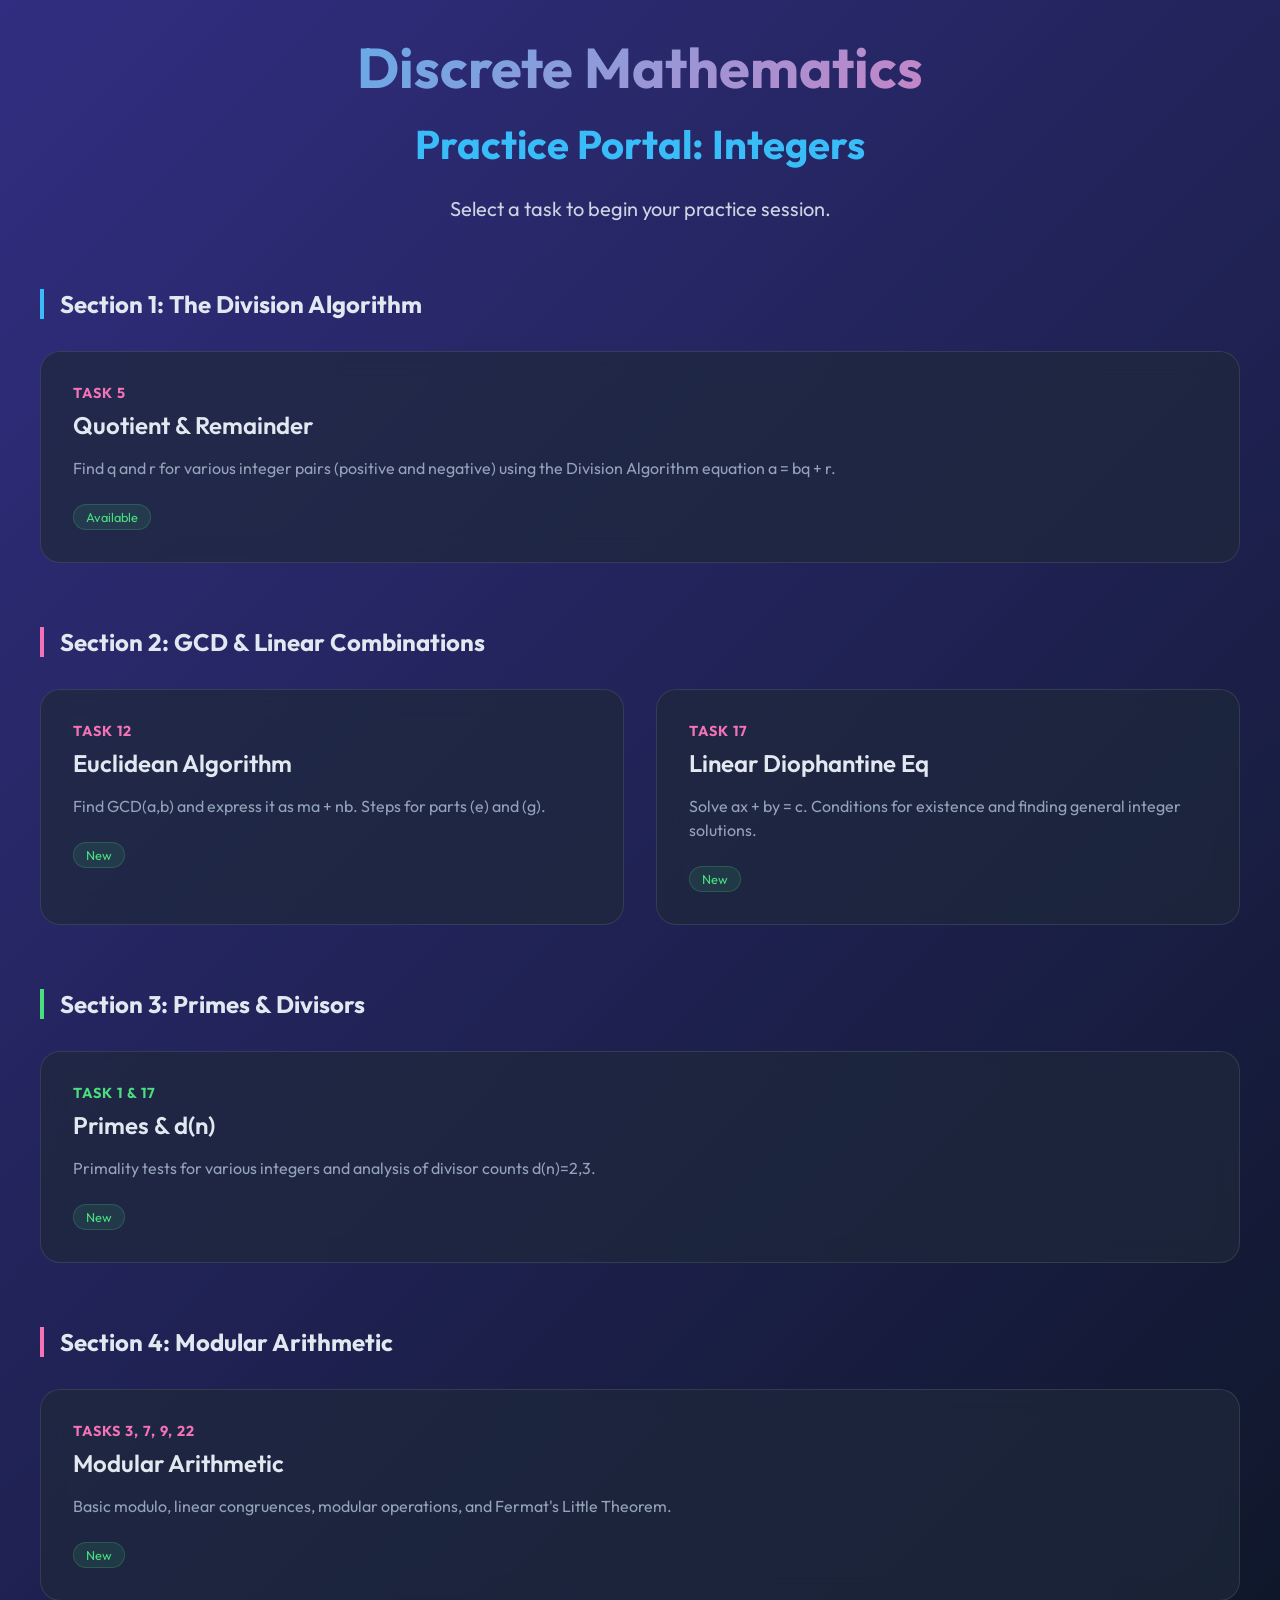
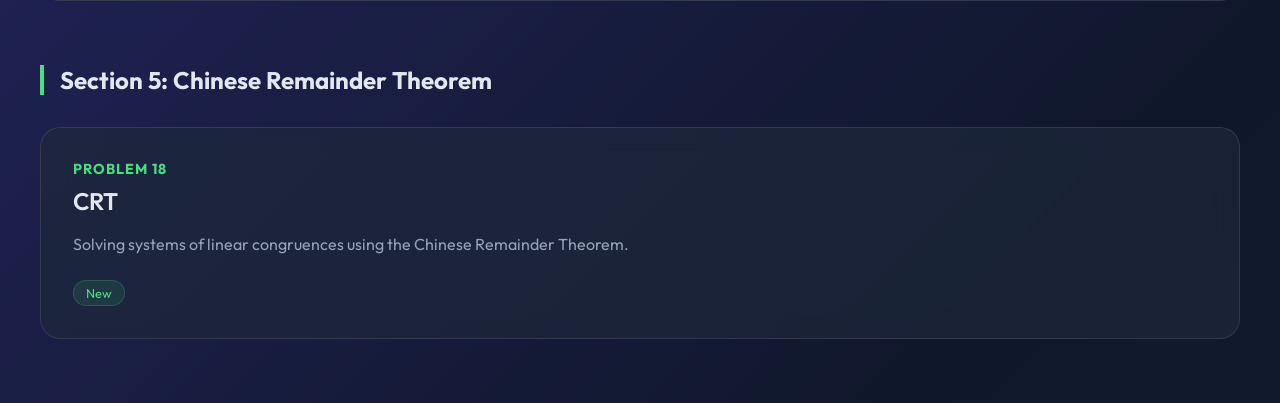
==== practice1/index.html @ c98f5bcc "first commit" ====
<!DOCTYPE html>
<html lang="en">

<head>
    <meta charset="UTF-8">
    <meta name="viewport" content="width=device-width, initial-scale=1.0">
    <title>Discrete Math: Practice Portal</title>
    <link rel="stylesheet" href="style.css">
    <style>
        /* Landing Page Specific Overrides */
        body {
            overflow-y: auto;
            /* Allow normal scrolling on menu */
            padding: 2rem;
            display: block;
        }

        .container {
            max-width: 1200px;
            margin: 0 auto;
        }

        .header {
            text-align: center;
            margin-bottom: 4rem;
            animation: fadeIn 0.8s ease-out;
        }

        .section-grid {
            display: grid;
            grid-template-columns: repeat(auto-fit, minmax(300px, 1fr));
            gap: 2rem;
            padding-bottom: 4rem;
        }

        .task-card {
            background: var(--glass-bg);
            border: 1px solid var(--glass-border);
            border-radius: 20px;
            padding: 2rem;
            cursor: pointer;
            transition: transform 0.3s ease, box-shadow 0.3s ease;
            text-decoration: none;
            display: block;
            backdrop-filter: blur(12px);
        }

        .task-card:hover {
            transform: translateY(-5px);
            box-shadow: 0 10px 30px rgba(56, 189, 248, 0.2);
            border-color: var(--accent-color);
        }

        .task-meta {
            color: var(--highlight);
            font-size: 0.9rem;
            text-transform: uppercase;
            letter-spacing: 1px;
            margin-bottom: 0.5rem;
            font-weight: 700;
        }

        .task-title {
            color: var(--text-color);
            font-size: 1.5rem;
            margin-bottom: 1rem;
            font-weight: 600;
        }

        .task-desc {
            color: #94a3b8;
            font-size: 1rem;
            line-height: 1.5;
        }

        .status-badge {
            display: inline-block;
            padding: 0.25rem 0.75rem;
            border-radius: 99px;
            font-size: 0.8rem;
            margin-top: 1.5rem;
            background: rgba(74, 222, 128, 0.1);
            color: var(--success);
            border: 1px solid rgba(74, 222, 128, 0.2);
        }

        .status-locked {
            background: rgba(255, 255, 255, 0.05);
            color: #64748b;
            border-color: rgba(255, 255, 255, 0.1);
        }
    </style>
</head>

<body>

    <div class="container">
        <div class="header">
            <h1>Discrete Mathematics</h1>
            <h2>Practice Portal: Integers</h2>
            <p>Select a task to begin your practice session.</p>
        </div>

        <!-- Section 1 -->
        <h3 style="margin-bottom: 2rem; border-color: var(--accent-color);">Section 1: The Division Algorithm</h3>
        <div class="section-grid">

            <!-- Task 5 Card -->
            <a href="task5.html" class="task-card">
                <div class="task-meta">Task 5</div>
                <div class="task-title">Quotient & Remainder</div>
                <div class="task-desc">
                    Find q and r for various integer pairs (positive and negative) using the Division Algorithm equation
                    a = bq + r.
                </div>
                <div class="status-badge">Available</div>
            </a>

        </div>

        <!-- Section 2 -->
        <h3 style="margin-bottom: 2rem; border-color: var(--highlight);">Section 2: GCD & Linear Combinations</h3>
        <div class="section-grid">
            <!-- Task 12 Card -->
            <a href="task12.html" class="task-card">
                <div class="task-meta" style="color: var(--highlight);">Task 12</div>
                <div class="task-title">Euclidean Algorithm</div>
                <div class="task-desc">
                    Find GCD(a,b) and express it as ma + nb. Steps for parts (e) and (g).
                </div>
                <div class="status-badge">New</div>
            </a>

            <!-- Task 17 Card -->
            <a href="task17.html" class="task-card">
                <div class="task-meta" style="color: var(--highlight);">Task 17</div>
                <div class="task-title">Linear Diophantine Eq</div>
                <div class="task-desc">
                    Solve ax + by = c. Conditions for existence and finding general integer solutions.
                </div>
                <div class="status-badge">New</div>
            </a>
        </div>

        <!-- Section 3 -->
        <h3 style="margin-bottom: 2rem; border-color: var(--success);">Section 3: Primes & Divisors</h3>
        <div class="section-grid">
            <!-- Task Primes Card -->
            <a href="task_primes.html" class="task-card">
                <div class="task-meta" style="color: var(--success);">Task 1 & 17</div>
                <div class="task-title">Primes & d(n)</div>
                <div class="task-desc">
                    Primality tests for various integers and analysis of divisor counts d(n)=2,3.
                </div>
                <div class="status-badge">New</div>
            </a>
        </div>

        <!-- Section 4 -->
        <h3 style="margin-bottom: 2rem; border-color: var(--highlight);">Section 4: Modular Arithmetic</h3>
        <div class="section-grid">
            <!-- Task Modular Card -->
            <a href="task_modular.html" class="task-card">
                <div class="task-meta" style="color: var(--highlight);">Tasks 3, 7, 9, 22</div>
                <div class="task-title">Modular Arithmetic</div>
                <div class="task-desc">
                    Basic modulo, linear congruences, modular operations, and Fermat's Little Theorem.
                </div>
                <div class="status-badge">New</div>
            </a>
        </div>

        <!-- Section 5 -->
        <h3 style="margin-bottom: 2rem; border-color: var(--success);">Section 5: Chinese Remainder Theorem</h3>
        <div class="section-grid">
            <!-- Task CRT Card -->
            <a href="task_crt.html" class="task-card">
                <div class="task-meta" style="color: var(--success);">Problem 18</div>
                <div class="task-title">CRT</div>
                <div class="task-desc">
                    Solving systems of linear congruences using the Chinese Remainder Theorem.
                </div>
                <div class="status-badge">New</div>
            </a>
        </div>
    </div>

</body>

</html>
---- practice1/style.css ----
/* Google Fonts */
@import url('https://fonts.googleapis.com/css2?family=Outfit:wght@300;400;600;700&family=Roboto+Mono:wght@400;700&display=swap');

:root {
    --bg-color: #0f172a;
    --text-color: #e2e8f0;
    --accent-color: #38bdf8;
    --secondary-bg: #1e293b;
    --glass-bg: rgba(30, 41, 59, 0.7);
    --glass-border: rgba(255, 255, 255, 0.1);
    --highlight: #f472b6;
    --success: #4ade80;
}

* {
    box-sizing: border-box;
    margin: 0;
    padding: 0;
}

body {
    font-family: 'Outfit', sans-serif;
    color: var(--text-color);
    overflow: hidden;
    height: 100vh;
    width: 100vw;
    /* Animated Gradient Background */
    background: linear-gradient(-45deg, #0f172a, #1e293b, #0f172a, #312e81);
    background-size: 400% 400%;
    animation: gradientBG 15s ease infinite;
}

@keyframes gradientBG {
    0% {
        background-position: 0% 50%;
    }

    50% {
        background-position: 100% 50%;
    }

    100% {
        background-position: 0% 50%;
    }
}

/* Sidebar Navigation */
.progress-nav {
    position: fixed;
    left: 40px;
    top: 50%;
    transform: translateY(-50%);
    z-index: 100;
    display: flex;
    flex-direction: column;
    gap: 1.5rem;
}

.nav-dot {
    width: 12px;
    height: 12px;
    background: rgba(255, 255, 255, 0.2);
    border-radius: 50%;
    cursor: pointer;
    transition: all 0.3s ease;
    position: relative;
    border: 1px solid transparent;
}

.nav-dot:hover {
    background: rgba(255, 255, 255, 0.5);
    transform: scale(1.2);
}

.nav-dot.active {
    background: var(--accent-color);
    box-shadow: 0 0 15px var(--accent-color);
    transform: scale(1.3);
}

/* Tooltip for dots */
.nav-dot::after {
    content: attr(data-label);
    position: absolute;
    left: 25px;
    top: 50%;
    transform: translateY(-50%);
    background: rgba(0, 0, 0, 0.8);
    padding: 0.4rem 0.8rem;
    border-radius: 6px;
    font-size: 0.85rem;
    opacity: 0;
    pointer-events: none;
    transition: opacity 0.3s;
    white-space: nowrap;
    color: white;
}

.nav-dot:hover::after {
    opacity: 1;
}

/* 2D Scroll Layout */
#deck {
    height: 100vh;
    width: 100vw;
    overflow: hidden;
    /* Disable mouse scroll */
    position: relative;
}

.row {
    height: 100vh;
    width: 100vw;
    display: flex;
    overflow: hidden;
    /* Disable mouse scroll */
}

.slide {
    flex: 0 0 100vw;
    height: 100vh;
    display: flex;
    justify-content: center;
    align-items: center;
    position: relative;
    padding: 2rem;
    background: radial-gradient(circle at top right, #1e293b 0%, #0f172a 60%);
}

/* ... existing code ... */

.arrow-down {
    bottom: 30px;
    left: 50%;
    transform: translateX(-50%);
}

.arrow-right {
    top: 50%;
    right: 30px;
    transform: translateY(-50%);
}

.arrow-left {
    top: 50%;
    left: 30px;
    transform: translateY(-50%);
}

.arrow-down:hover {
    transform: translateX(-50%) scale(1.1);
}

.arrow-right:hover {
    transform: translateY(-50%) scale(1.1);
}

.arrow-left:hover {
    transform: translateY(-50%) scale(1.1);
}

.slide-content {
    max-width: 800px;
    width: 90%;
    padding: 3rem;
    background: var(--glass-bg);
    border: 1px solid var(--glass-border);
    backdrop-filter: blur(12px);
    -webkit-backdrop-filter: blur(12px);
    border-radius: 24px;
    box-shadow: 0 4px 30px rgba(0, 0, 0, 0.1);
    animation: fadeIn 0.8s ease-out;
    text-align: left;

    /* Scrollable content support */
    max-height: 85vh;
    overflow-y: auto;
    scrollbar-width: thin;
    scrollbar-color: rgba(255, 255, 255, 0.4) transparent;
}

/* Custom Scrollbar */
.slide-content::-webkit-scrollbar {
    width: 6px;
}

.slide-content::-webkit-scrollbar-track {
    background: transparent;
}

.slide-content::-webkit-scrollbar-thumb {
    background-color: rgba(255, 255, 255, 0.3);
    border-radius: 20px;
}

.slide-content::-webkit-scrollbar-thumb:hover {
    background-color: rgba(255, 255, 255, 0.5);
}

/* Typography */
h1 {
    font-size: 3.5rem;
    font-weight: 700;
    margin-bottom: 1rem;
    background: linear-gradient(135deg, var(--accent-color), var(--highlight));
    -webkit-background-clip: text;
    -webkit-text-fill-color: transparent;
}

h2 {
    font-size: 2.5rem;
    margin-bottom: 1.5rem;
    color: var(--accent-color);
}

h3 {
    font-size: 1.5rem;
    margin-bottom: 1rem;
    color: var(--text-color);
    border-left: 4px solid var(--highlight);
    padding-left: 1rem;
}

p {
    font-size: 1.25rem;
    line-height: 1.6;
    margin-bottom: 1.5rem;
    color: #cbd5e1;
}

.math-block {
    font-family: 'Roboto Mono', monospace;
    background: rgba(0, 0, 0, 0.2);
    padding: 1.5rem;
    border-radius: 12px;
    margin: 1.5rem 0;
    border: 1px solid var(--glass-border);
    text-align: center;
    font-size: 1.4rem;
}

/* Solution Specifics */
.solution-slide .slide-content {
    border-color: var(--accent-color);
    box-shadow: 0 0 40px rgba(56, 189, 248, 0.1);
}

.step {
    margin-bottom: 1.5rem;
    padding-bottom: 1.5rem;
    border-bottom: 1px solid var(--glass-border);
}

.step:last-child {
    border-bottom: none;
    margin-bottom: 0;
    padding-bottom: 0;
}

.highlight {
    color: var(--highlight);
    font-weight: 600;
}

/* Navigation Icons */
.nav-arrow {
    position: absolute;
    width: 50px;
    height: 50px;
    border-radius: 50%;
    background: rgba(255, 255, 255, 0.1);
    border: 1px solid rgba(255, 255, 255, 0.2);
    display: flex;
    justify-content: center;
    align-items: center;
    cursor: pointer;
    transition: all 0.3s ease;
    backdrop-filter: blur(4px);
    z-index: 10;
    color: var(--text-color);
    animation: bounce 2s infinite;
}

.nav-arrow:hover {
    background: var(--accent-color);
    box-shadow: 0 0 20px rgba(56, 189, 248, 0.4);
    transform: scale(1.1);
    border-color: transparent;
    color: #0f172a;
    /* Dark icon on bright bg */
}

.arrow-down {
    bottom: 30px;
    left: 50%;
    transform: translateX(-50%);
}

.arrow-right {
    top: 50%;
    right: 30px;
    transform: translateY(-50%);
}

.arrow-down:hover {
    transform: translateX(-50%) scale(1.1);
}

.arrow-right:hover {
    transform: translateY(-50%) scale(1.1);
}

/* SVG formatting */
.nav-arrow svg {
    width: 24px;
    height: 24px;
    fill: none;
    stroke: currentColor;
    stroke-width: 3;
    stroke-linecap: round;
    stroke-linejoin: round;
}

/* Summary Table */
table {
    width: 100%;
    border-collapse: collapse;
    margin-top: 1rem;
    font-size: 1.1rem;
}

th,
td {
    padding: 1rem;
    text-align: left;
    border-bottom: 1px solid var(--glass-border);
}

th {
    color: var(--accent-color);
    font-weight: 600;
}

tr:hover {
    background: rgba(255, 255, 255, 0.05);
}

/* Animations */
@keyframes fadeIn {
    from {
        opacity: 0;
        transform: translateY(20px);
    }

    to {
        opacity: 1;
        transform: translateY(0);
    }
}

@keyframes bounce {

    0%,
    20%,
    50%,
    80%,
    100% {
        transform: translateY(0);
    }

    40% {
        transform: translateY(-10px);
    }

    60% {
        transform: translateY(-5px);
    }
}

/* Quiz Styles */
.quiz-input {
    background: rgba(0, 0, 0, 0.3);
    border: 1px solid var(--glass-border);
    color: var(--text-color);
    padding: 0.5rem;
    border-radius: 8px;
    width: 100px;
    font-family: 'Roboto Mono', monospace;
    font-size: 1rem;
    text-align: center;
    transition: all 0.3s;
}

.quiz-input:focus {
    outline: none;
    border-color: var(--accent-color);
    background: rgba(0, 0, 0, 0.5);
}

.quiz-input.correct {
    border-color: var(--success);
    color: var(--success);
    background: rgba(74, 222, 128, 0.1);
}

.quiz-input.incorrect {
    border-color: var(--highlight);
    color: var(--highlight);
    background: rgba(244, 114, 182, 0.1);
}

.check-btn {
    margin-top: 2rem;
    padding: 0.8rem 2rem;
    background: var(--accent-color);
    color: var(--bg-color);
    border: none;
    border-radius: 99px;
    font-size: 1.1rem;
    font-weight: 700;
    cursor: pointer;
    transition: transform 0.2s, box-shadow 0.2s;
}

.check-btn:hover {
    transform: scale(1.05);
    box-shadow: 0 0 20px rgba(56, 189, 248, 0.4);
}

.check-btn.secondary {
    background: transparent;
    border: 1px solid var(--accent-color);
    color: var(--accent-color);
    margin-right: 1rem;
}

.check-btn.secondary:hover {
    background: rgba(56, 189, 248, 0.1);
    box-shadow: 0 0 20px rgba(56, 189, 248, 0.2);
}

.review-btn {
    display: none;
    /* Hidden by default */
    font-size: 0.8rem;
    padding: 0.3rem 0.6rem;
    margin-left: 0.5rem;
    background: var(--highlight);
    color: white;
    border-radius: 6px;
    text-decoration: none;
    cursor: pointer;
    border: none;
}

.review-btn.visible {
    display: inline-block;
    animation: fadeIn 0.4s;
}

/* Animation Classes for Workflow */
.step {
    opacity: 0;
    transform: translateY(20px);
    transition: opacity 0.6s ease-out,
        transform 0.6s ease-out;
}

.step.visible {
    opacity: 1;
    transform: translateY(0);
}

.step-delay-1 {
    transition-delay: 0.5s;
}

.step-delay-2 {
    transition-delay: 1.5s;
}

.step-delay-3 {
    transition-delay: 2.5s;
}

.step-delay-4 {
    transition-delay: 3.5s;
}

/* Mobile Responsiveness */
@media (max-width: 768px) {
    h1 {
        font-size: 2.5rem;
    }

    h2 {
        font-size: 1.8rem;
    }

    .slide-content {
        padding: 1.5rem;
        width: 95%;
    }

    .math-block {
        font-size: 1.1rem;
        overflow-x: auto;
    }
}

/* Highlight Box for Problem Setup */
.highlight-box {
    background: rgba(255, 255, 255, 0.03);
    border: 1px solid var(--glass-border);
    border-left: 4px solid var(--accent-color);
    border-radius: 12px;
    padding: 1.5rem;
    margin-bottom: 2rem;
    backdrop-filter: blur(10px);
    box-shadow: 0 4px 6px rgba(0, 0, 0, 0.1);
}

.highlight-box p {
    margin: 0.5rem 0;
}

/* Data Table for Modular Arithmetic */
.data-table {
    width: 100%;
    border-collapse: separate;
    border-spacing: 0;
    margin-top: 1rem;
    font-size: 0.95rem;
    border: 1px solid var(--glass-border);
    border-radius: 12px;
    overflow: hidden;
    background: rgba(0, 0, 0, 0.2);
}

.data-table th,
.data-table td {
    padding: 0.75rem 1rem;
    text-align: center;
    border-bottom: 1px solid var(--glass-border);
    border-right: 1px solid var(--glass-border);
}

.data-table th:last-child,
.data-table td:last-child {
    border-right: none;
}

.data-table tr:last-child td {
    border-bottom: none;
}

.data-table th {
    background: rgba(255, 255, 255, 0.05);
    color: var(--highlight);
    font-weight: 700;
}

.data-table tr:hover td {
    background: rgba(255, 255, 255, 0.05);
}
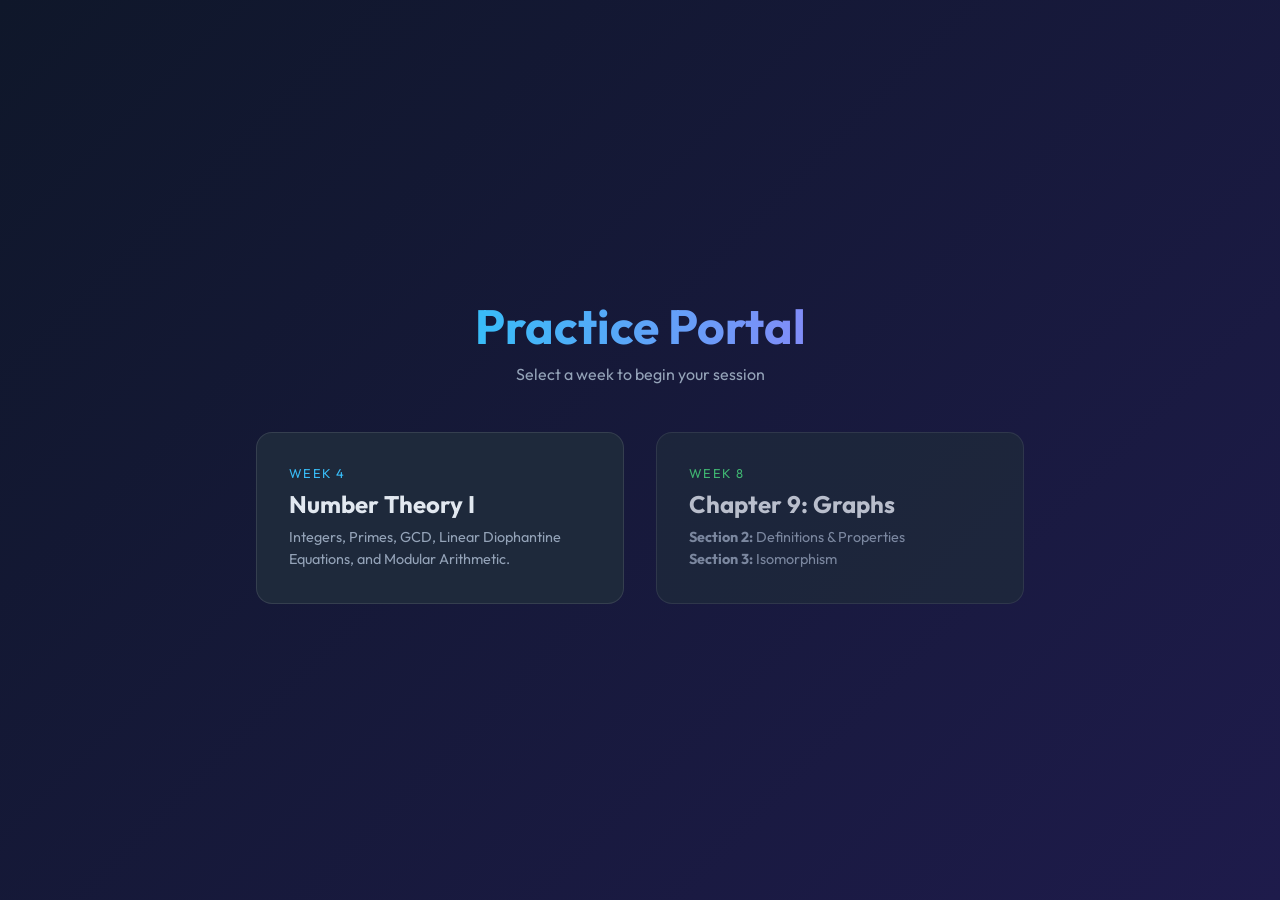
==== commit 294c1682: "chetam" ====
--- a/practice1/index.html
+++ b/practice1/index.html
@@ -4,185 +4,130 @@
 <head>
     <meta charset="UTF-8">
     <meta name="viewport" content="width=device-width, initial-scale=1.0">
-    <title>Discrete Math: Practice Portal</title>
-    <link rel="stylesheet" href="style.css">
+    <title>Practice Portal | Kampuz</title>
+    <!-- Use shared styles from week4 for consistency, but we'll inline critical styles for the root -->
+    <link href="https://fonts.googleapis.com/css2?family=Outfit:wght@500;700&display=swap" rel="stylesheet">
     <style>
-        /* Landing Page Specific Overrides */
+        :root {
+            --bg-color: #0f172a;
+            --card-bg: #1e293b;
+            --text-color: #e2e8f0;
+            --accent: #38bdf8;
+            --hover: #0ea5e9;
+        }
+
+        * {
+            box-sizing: border-box;
+            margin: 0;
+            padding: 0;
+        }
+
         body {
-            overflow-y: auto;
-            /* Allow normal scrolling on menu */
+            background-color: var(--bg-color);
+            color: var(--text-color);
+            font-family: 'Outfit', sans-serif;
+            display: flex;
+            flex-direction: column;
+            align-items: center;
+            justify-content: center;
+            min-height: 100vh;
+            text-align: center;
+            background: linear-gradient(135deg, #0f172a 0%, #1e1b4b 100%);
+        }
+
+        h1 {
+            font-size: 3rem;
+            margin-bottom: 0.5rem;
+            background: linear-gradient(to right, #38bdf8, #818cf8);
+            -webkit-background-clip: text;
+            background-clip: text;
+            -webkit-text-fill-color: transparent;
+        }
+
+        p {
+            color: #94a3b8;
+            margin-bottom: 3rem;
+        }
+
+        .grid {
+            display: grid;
+            grid-template-columns: repeat(auto-fit, minmax(280px, 1fr));
+            gap: 2rem;
+            max-width: 800px;
+            width: 100%;
+            padding: 0 1rem;
+        }
+
+        .card {
+            background: var(--card-bg);
+            border: 1px solid rgba(255, 255, 255, 0.1);
+            border-radius: 1rem;
             padding: 2rem;
+            text-decoration: none;
+            color: inherit;
+            transition: all 0.3s ease;
+            position: relative;
+            overflow: hidden;
+            text-align: left;
+        }
+
+        .card:hover {
+            transform: translateY(-5px);
+            border-color: var(--accent);
+            box-shadow: 0 10px 30px -10px rgba(56, 189, 248, 0.3);
+        }
+
+        .week-tag {
+            font-size: 0.8rem;
+            text-transform: uppercase;
+            letter-spacing: 0.1em;
+            color: var(--accent);
+            margin-bottom: 0.5rem;
             display: block;
         }
 
-        .container {
-            max-width: 1200px;
-            margin: 0 auto;
+        .card-title {
+            font-size: 1.5rem;
+            font-weight: 700;
+            margin-bottom: 0.5rem;
         }
 
-        .header {
-            text-align: center;
-            margin-bottom: 4rem;
-            animation: fadeIn 0.8s ease-out;
-        }
-
-        .section-grid {
-            display: grid;
-            grid-template-columns: repeat(auto-fit, minmax(300px, 1fr));
-            gap: 2rem;
-            padding-bottom: 4rem;
-        }
-
-        .task-card {
-            background: var(--glass-bg);
-            border: 1px solid var(--glass-border);
-            border-radius: 20px;
-            padding: 2rem;
-            cursor: pointer;
-            transition: transform 0.3s ease, box-shadow 0.3s ease;
-            text-decoration: none;
-            display: block;
-            backdrop-filter: blur(12px);
-        }
-
-        .task-card:hover {
-            transform: translateY(-5px);
-            box-shadow: 0 10px 30px rgba(56, 189, 248, 0.2);
-            border-color: var(--accent-color);
-        }
-
-        .task-meta {
-            color: var(--highlight);
+        .card-desc {
             font-size: 0.9rem;
-            text-transform: uppercase;
-            letter-spacing: 1px;
-            margin-bottom: 0.5rem;
-            font-weight: 700;
-        }
-
-        .task-title {
-            color: var(--text-color);
-            font-size: 1.5rem;
-            margin-bottom: 1rem;
-            font-weight: 600;
-        }
-
-        .task-desc {
             color: #94a3b8;
-            font-size: 1rem;
             line-height: 1.5;
-        }
-
-        .status-badge {
-            display: inline-block;
-            padding: 0.25rem 0.75rem;
-            border-radius: 99px;
-            font-size: 0.8rem;
-            margin-top: 1.5rem;
-            background: rgba(74, 222, 128, 0.1);
-            color: var(--success);
-            border: 1px solid rgba(74, 222, 128, 0.2);
-        }
-
-        .status-locked {
-            background: rgba(255, 255, 255, 0.05);
-            color: #64748b;
-            border-color: rgba(255, 255, 255, 0.1);
         }
     </style>
 </head>
 
 <body>
 
-    <div class="container">
-        <div class="header">
-            <h1>Discrete Mathematics</h1>
-            <h2>Practice Portal: Integers</h2>
-            <p>Select a task to begin your practice session.</p>
-        </div>
+    <header>
+        <h1>Practice Portal</h1>
+        <p>Select a week to begin your session</p>
+    </header>
 
-        <!-- Section 1 -->
-        <h3 style="margin-bottom: 2rem; border-color: var(--accent-color);">Section 1: The Division Algorithm</h3>
-        <div class="section-grid">
+    <div class="grid">
+        <!-- Week 4 -->
+        <a href="week4/index.html" class="card">
+            <span class="week-tag">Week 4</span>
+            <div class="card-title">Number Theory I</div>
+            <div class="card-desc">
+                Integers, Primes, GCD, Linear Diophantine Equations, and Modular Arithmetic.
+            </div>
+        </a>
 
-            <!-- Task 5 Card -->
-            <a href="task5.html" class="task-card">
-                <div class="task-meta">Task 5</div>
-                <div class="task-title">Quotient & Remainder</div>
-                <div class="task-desc">
-                    Find q and r for various integer pairs (positive and negative) using the Division Algorithm equation
-                    a = bq + r.
-                </div>
-                <div class="status-badge">Available</div>
-            </a>
-
-        </div>
-
-        <!-- Section 2 -->
-        <h3 style="margin-bottom: 2rem; border-color: var(--highlight);">Section 2: GCD & Linear Combinations</h3>
-        <div class="section-grid">
-            <!-- Task 12 Card -->
-            <a href="task12.html" class="task-card">
-                <div class="task-meta" style="color: var(--highlight);">Task 12</div>
-                <div class="task-title">Euclidean Algorithm</div>
-                <div class="task-desc">
-                    Find GCD(a,b) and express it as ma + nb. Steps for parts (e) and (g).
-                </div>
-                <div class="status-badge">New</div>
-            </a>
-
-            <!-- Task 17 Card -->
-            <a href="task17.html" class="task-card">
-                <div class="task-meta" style="color: var(--highlight);">Task 17</div>
-                <div class="task-title">Linear Diophantine Eq</div>
-                <div class="task-desc">
-                    Solve ax + by = c. Conditions for existence and finding general integer solutions.
-                </div>
-                <div class="status-badge">New</div>
-            </a>
-        </div>
-
-        <!-- Section 3 -->
-        <h3 style="margin-bottom: 2rem; border-color: var(--success);">Section 3: Primes & Divisors</h3>
-        <div class="section-grid">
-            <!-- Task Primes Card -->
-            <a href="task_primes.html" class="task-card">
-                <div class="task-meta" style="color: var(--success);">Task 1 & 17</div>
-                <div class="task-title">Primes & d(n)</div>
-                <div class="task-desc">
-                    Primality tests for various integers and analysis of divisor counts d(n)=2,3.
-                </div>
-                <div class="status-badge">New</div>
-            </a>
-        </div>
-
-        <!-- Section 4 -->
-        <h3 style="margin-bottom: 2rem; border-color: var(--highlight);">Section 4: Modular Arithmetic</h3>
-        <div class="section-grid">
-            <!-- Task Modular Card -->
-            <a href="task_modular.html" class="task-card">
-                <div class="task-meta" style="color: var(--highlight);">Tasks 3, 7, 9, 22</div>
-                <div class="task-title">Modular Arithmetic</div>
-                <div class="task-desc">
-                    Basic modulo, linear congruences, modular operations, and Fermat's Little Theorem.
-                </div>
-                <div class="status-badge">New</div>
-            </a>
-        </div>
-
-        <!-- Section 5 -->
-        <h3 style="margin-bottom: 2rem; border-color: var(--success);">Section 5: Chinese Remainder Theorem</h3>
-        <div class="section-grid">
-            <!-- Task CRT Card -->
-            <a href="task_crt.html" class="task-card">
-                <div class="task-meta" style="color: var(--success);">Problem 18</div>
-                <div class="task-title">CRT</div>
-                <div class="task-desc">
-                    Solving systems of linear congruences using the Chinese Remainder Theorem.
-                </div>
-                <div class="status-badge">New</div>
-            </a>
-        </div>
+        <!-- Week 8 -->
+        <a href="week8/index.html" class="card" style="opacity: 0.8;">
+            <span class="week-tag" style="color: #4ade80;">Week 8</span>
+            <div class="card-title">Chapter 9: Graphs</div>
+            <div class="card-desc">
+                <ul>
+                    <ol><strong>Section 2:</strong> Definitions & Properties</ol>
+                    <ol><strong>Section 3:</strong> Isomorphism</ol>
+                </ul>
+            </div>
+        </a>
     </div>
 
 </body>
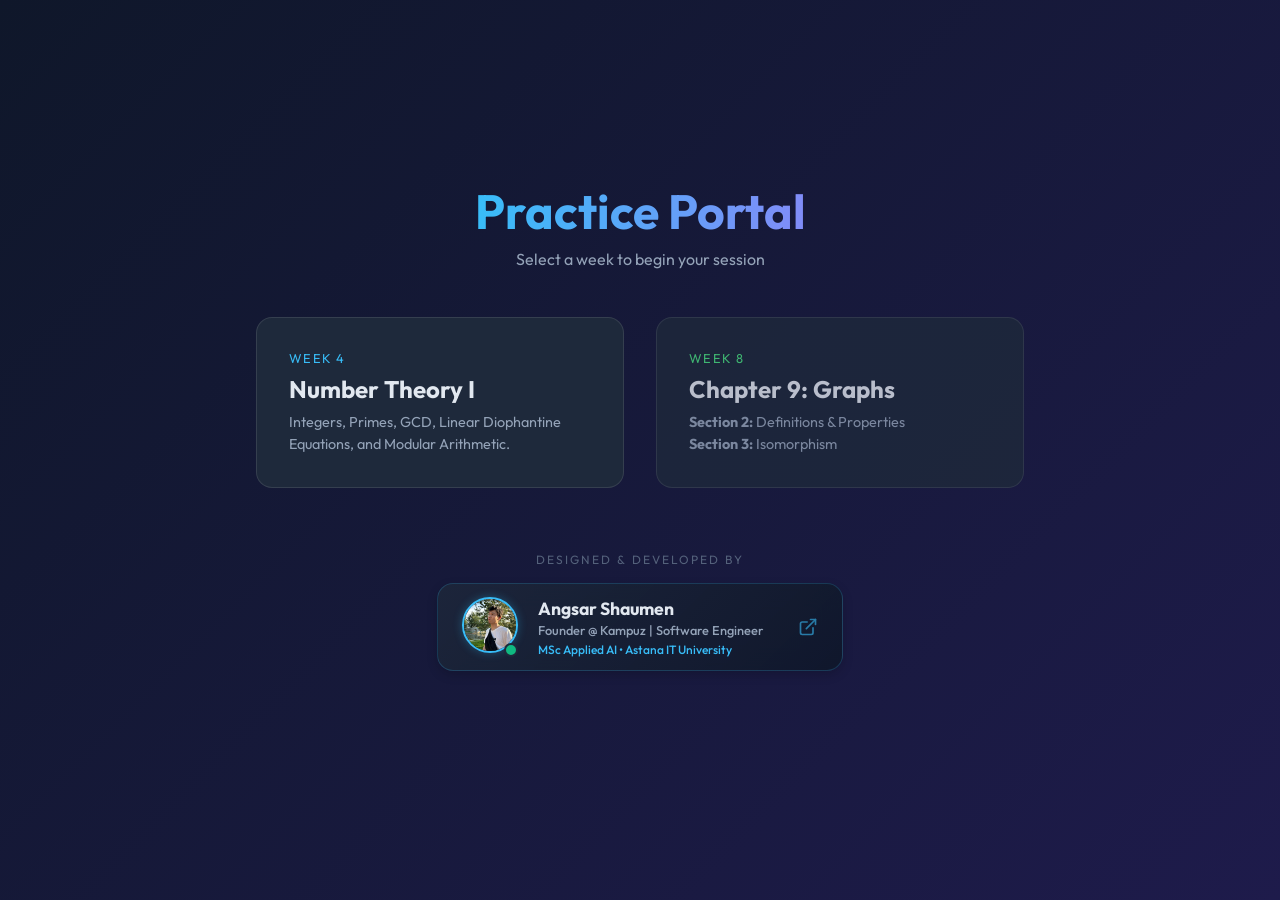
==== commit 65ab7eee: "added linkedin profile link to the index page" ====
--- a/practice1/index.html
+++ b/practice1/index.html
@@ -130,6 +130,69 @@
         </a>
     </div>
 
+    <div
+        style="margin-top: 4rem; width: 100%; display: flex; flex-direction: column; align-items: center; padding-bottom: 3rem;">
+        <span
+            style="color: #64748b; font-size: 0.75rem; text-transform: uppercase; letter-spacing: 2px; margin-bottom: 1rem; opacity: 0.8;">Designed
+            & Developed by</span>
+        <a href="https://www.linkedin.com/in/ansinitro" target="_blank" style="text-decoration: none;">
+            <div style="
+                display: flex;
+                align-items: center;
+                gap: 1.2rem;
+                padding: 0.8rem 1.5rem;
+                background: linear-gradient(135deg, rgba(30, 41, 59, 0.8), rgba(15, 23, 42, 0.9));
+                border: 1px solid rgba(56, 189, 248, 0.2);
+                border-radius: 16px;
+                backdrop-filter: blur(12px);
+                transition: all 0.4s cubic-bezier(0.175, 0.885, 0.32, 1.275);
+                box-shadow: 0 4px 12px -1px rgba(0, 0, 0, 0.2);
+                max-width: 450px;
+            " onmouseover="this.style.transform='translateY(-4px) scale(1.02)'; this.style.borderColor='var(--accent)'; this.style.boxShadow='0 20px 25px -5px rgba(56, 189, 248, 0.2), 0 8px 10px -6px rgba(56, 189, 248, 0.2)';"
+                onmouseout="this.style.transform='translateY(0) scale(1)'; this.style.borderColor='rgba(56, 189, 248, 0.2)'; this.style.boxShadow='0 4px 12px -1px rgba(0, 0, 0, 0.2)';">
+
+                <div style="position: relative;">
+                    <img src="angsar_linkedin.jpg" alt="Angsar Shaumen" style="
+                        width: 56px;
+                        height: 56px;
+                        border-radius: 50%;
+                        object-fit: cover;
+                        border: 2px solid var(--accent);
+                        box-shadow: 0 0 10px rgba(56, 189, 248, 0.3);
+                    ">
+                    <div
+                        style="position: absolute; bottom: 0; right: 0; width: 14px; height: 14px; background: #10b981; border: 2px solid #1e293b; border-radius: 50%;">
+                    </div>
+                </div>
+
+                <div style="text-align: left;">
+                    <div
+                        style="color: var(--text-color); font-weight: 700; font-size: 1.1rem; line-height: 1.2; margin-bottom: 0.2rem;">
+                        Angsar Shaumen</div>
+                    <div style="color: #94a3b8; font-size: 0.8rem; font-weight: 500; line-height: 1.3;">Founder @ Kampuz
+                        | Software Engineer</div>
+                    <div style="color: var(--accent); font-size: 0.75rem; font-weight: 500; margin-top: 0.2rem;">MSc
+                        Applied AI • Astana IT University</div>
+                </div>
+
+                <div style="
+                    margin-left: 1rem;
+                    color: var(--accent);
+                    opacity: 0.6;
+                    display: flex;
+                    align-items: center;
+                ">
+                    <svg xmlns="http://www.w3.org/2000/svg" width="20" height="20" viewBox="0 0 24 24" fill="none"
+                        stroke="currentColor" stroke-width="2" stroke-linecap="round" stroke-linejoin="round">
+                        <path d="M18 13v6a2 2 0 0 1-2 2H5a2 2 0 0 1-2-2V8a2 2 0 0 1 2-2h6"></path>
+                        <polyline points="15 3 21 3 21 9"></polyline>
+                        <line x1="10" y1="14" x2="21" y2="3"></line>
+                    </svg>
+                </div>
+            </div>
+        </a>
+    </div>
+
 </body>
 
 </html>
